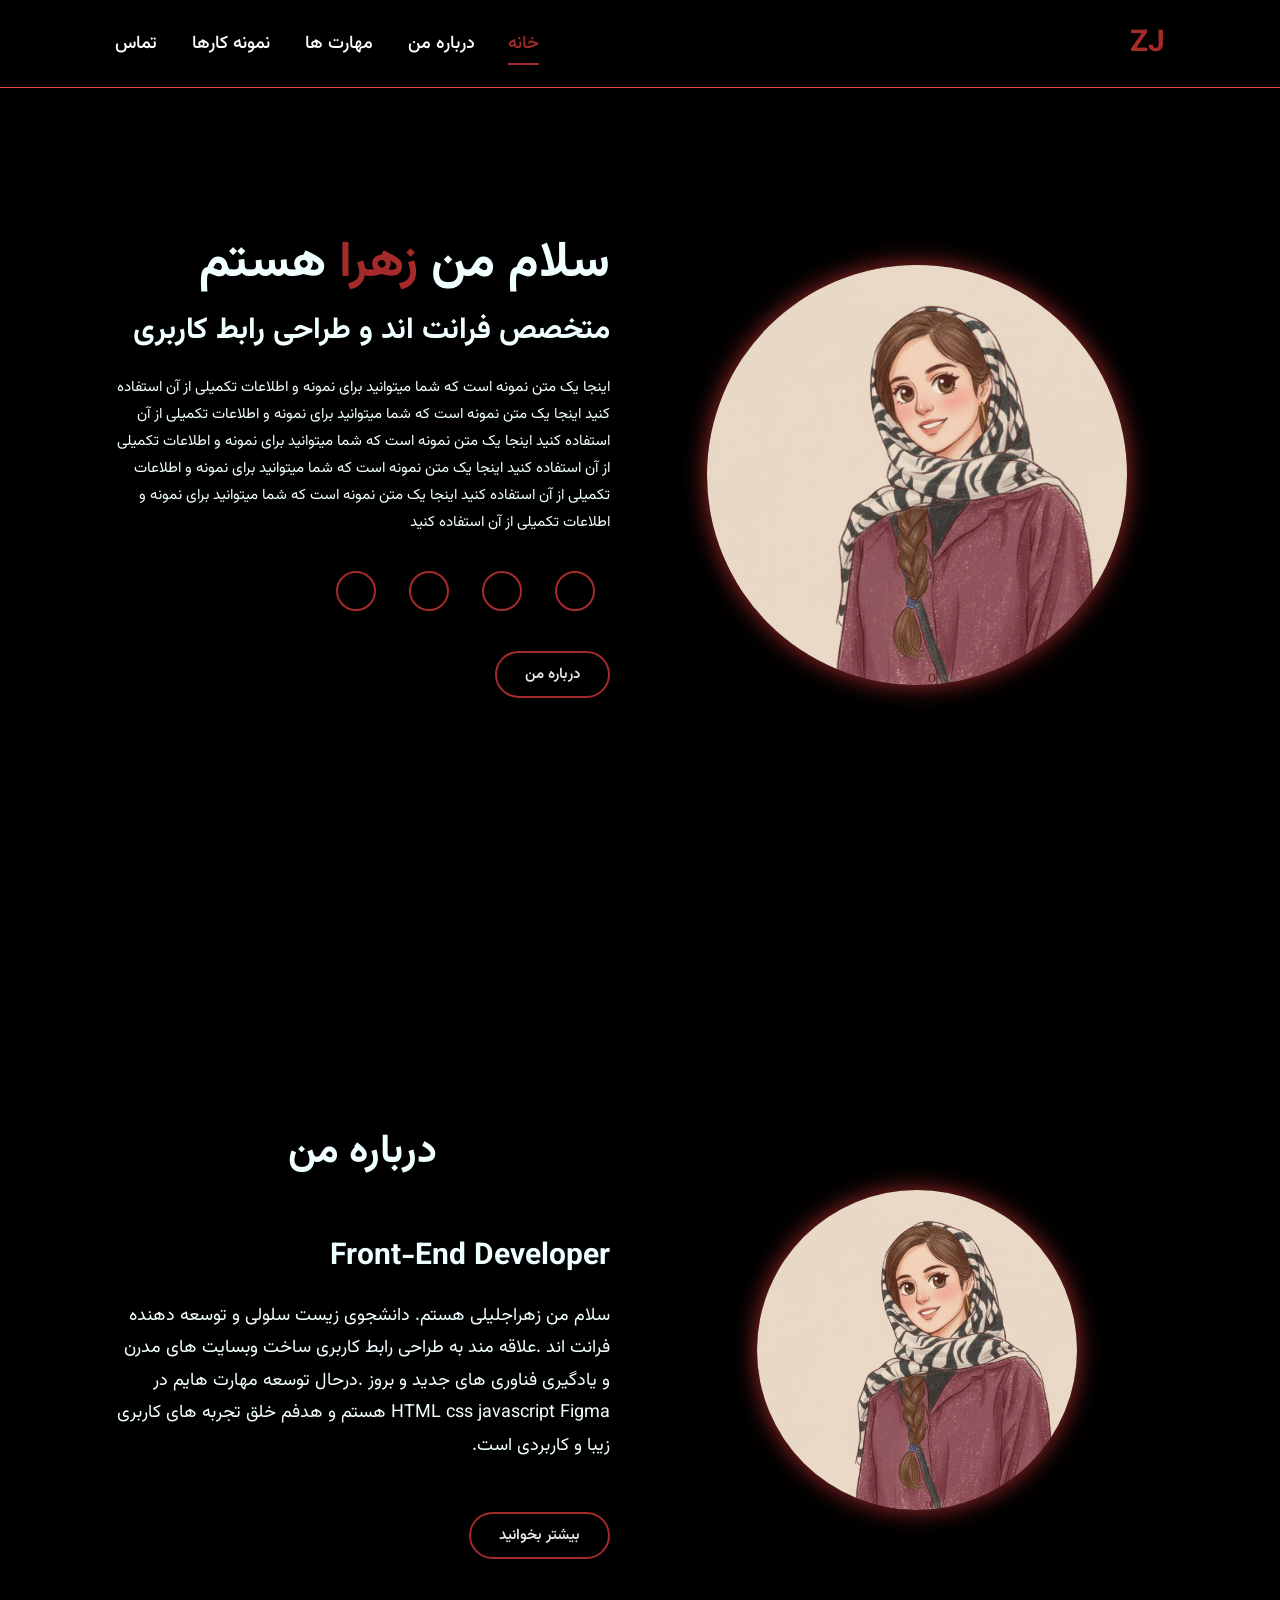
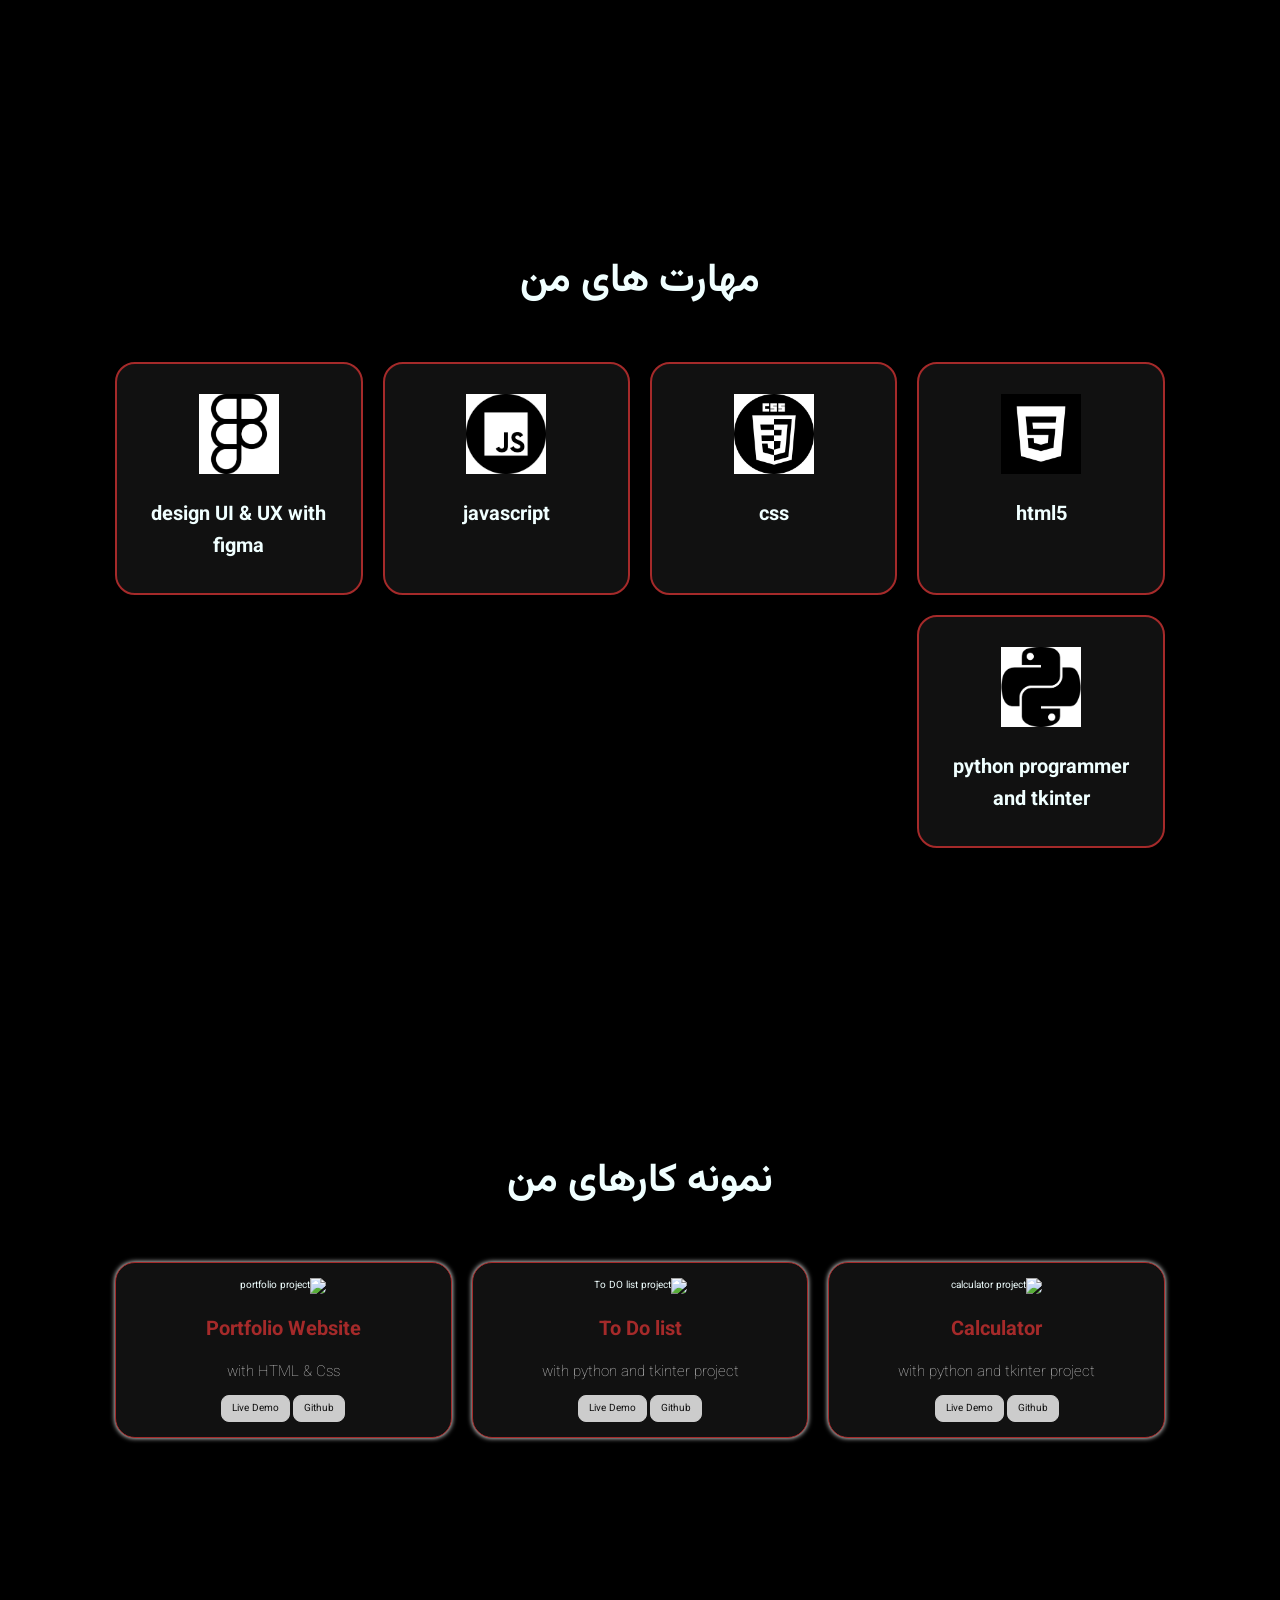
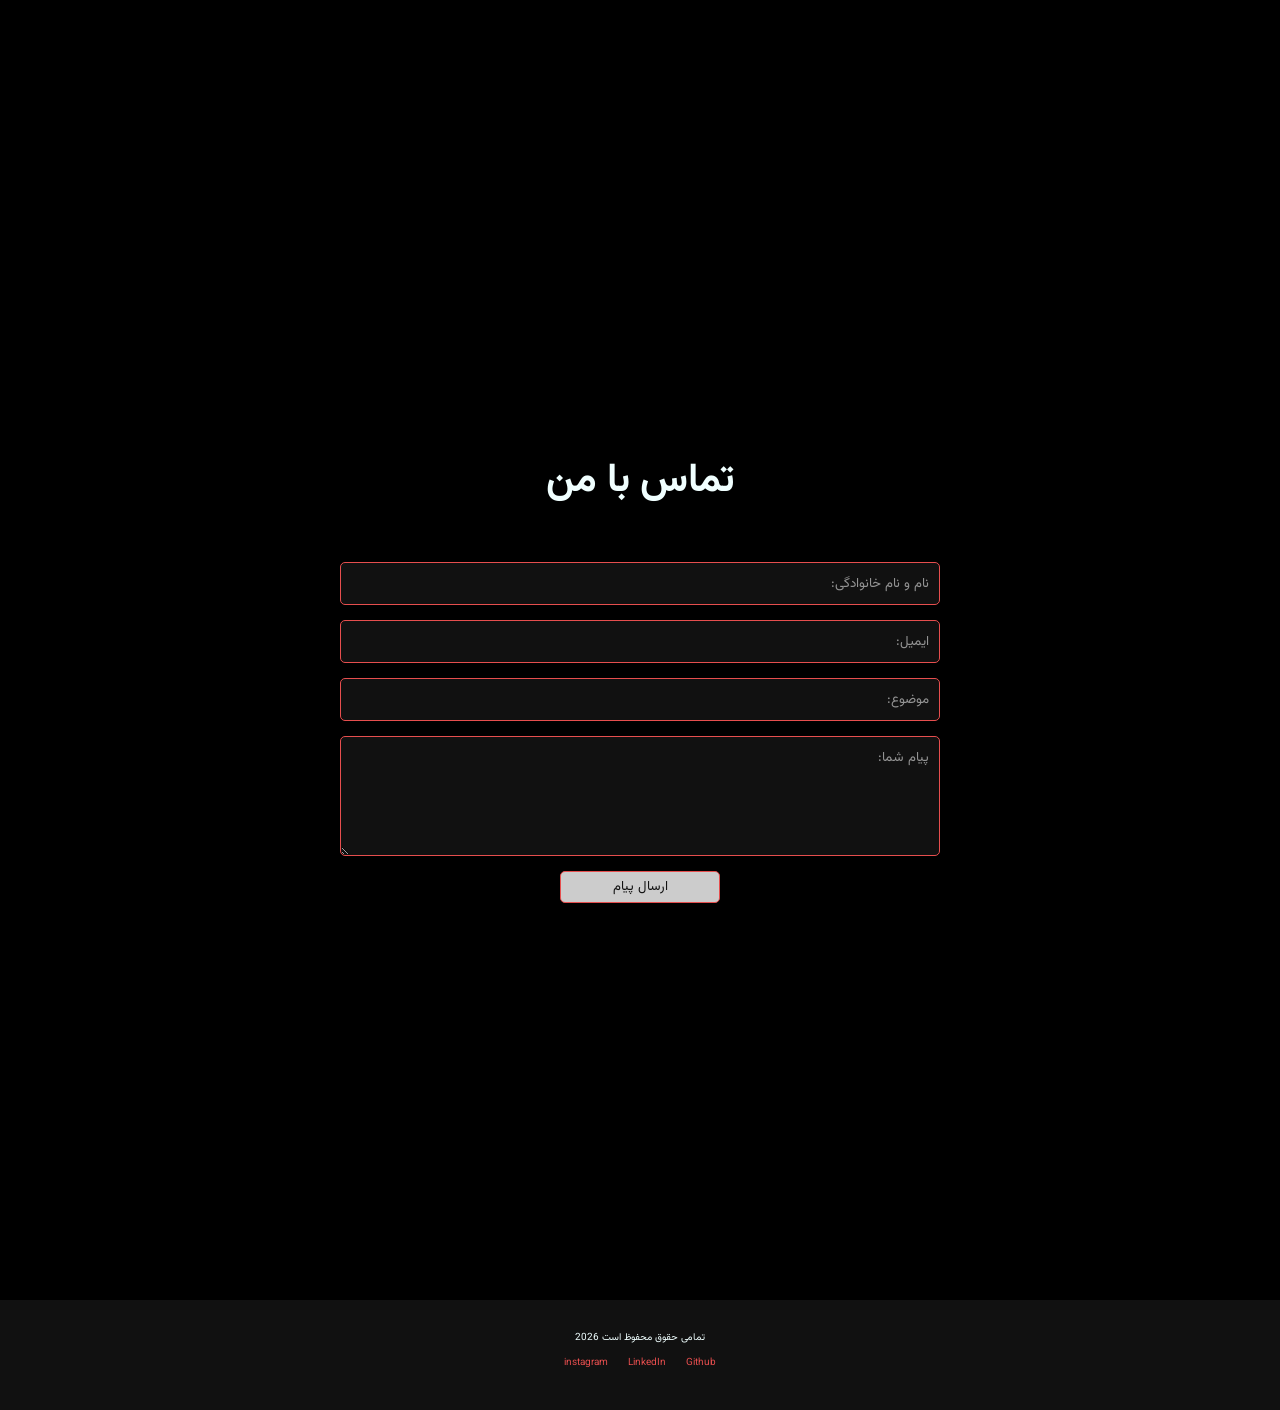
==== index.html @ 903e4590 "Add files via upload" ====
<!DOCTYPE html>
<html lang="fa" dir="rtl">
<head>
    <meta charset="UTF-8">
    <meta name="viewport" content="width=device-width, initial-scale=1.0">
    <title>زهراجلیلی-Front-End Developer</title>
    <link rel="stylesheet" href="assets/css/style.css">
      <link rel="stylesheet" href="https://cdnjs.cloudflare.com/ajax/libs/font-awesome/7.0.1/css/all.min.css">
</head>
<body>
    <header>
        <a href="#" class="logo">ZJ</a>

        <nav class="navbar">
            <a href="#" class="active">خانه<i class="fa-solid fa-house"></i></a>
            <a href="#about">درباره من
                <i class="fa-solid fa-user"></i>
            </a>
            <a href="#skills">مهارت ها
                <i class="fa-solid fa-code"></i>
            </a>
            <a href="portfolio">نمونه کارها
                <i class="fa-solid fa-briefcase"></i>
            </a>
            <a href="contact">تماس 
                <i class="fa-solid fa-envelope"></i>
            </a>
        </nav>

    </header>
    <section class="home ">
        <div class="home-img">
            <img src="assets/img/IMG_20251001_063413_167.jpg" alt="تصویر شخص ">
        
        </div>

        <div class="home-content">
            <h1>
                سلام من <span>زهرا </span> هستم
            </h1>
            <h3>
                متخصص فرانت اند و طراحی رابط کاربری 
            </h3>
            <p>
                اینجا یک متن نمونه است که شما میتوانید برای نمونه و اطلاعات تکمیلی از آن استفاده کنید 
                
                اینجا یک متن نمونه است که شما میتوانید برای نمونه و اطلاعات تکمیلی از آن استفاده کنید 
                
                اینجا یک متن نمونه است که شما میتوانید برای نمونه و اطلاعات تکمیلی از آن استفاده کنید 
                
                اینجا یک متن نمونه است که شما میتوانید برای نمونه و اطلاعات تکمیلی از آن استفاده کنید 
                
                اینجا یک متن نمونه است که شما میتوانید برای نمونه و اطلاعات تکمیلی از آن استفاده کنید 
            </p>
            <div class="social-icons">
                                <a href="#"><i class="fa-brands fa-linkedin"></i> </a>
                                 <a href="#"><i class="fa-brands fa-x-twitter"></i> </a>
                                  <a href="#"><i class="fa-brands fa-instagram"></i> </a>
                                <a href="#"><i class="fa-brands fa-github"></i> </a>
        </div>
        <a href="#" class="btn">درباره من </a>
        </div>
    </section>

    <section class="about" id="about">

        <div class="about-img">
            <img src="assets/img/IMG_20251001_063413_167.jpg" alt="about me">
        </div>

        <div class="about-content">
            <h2 class="section-title">درباره من</h2>
            <h3> Front-End Developer</h3>

            <p>
               سلام من زهراجلیلی هستم. دانشجوی زیست سلولی و توسعه دهنده فرانت اند .علاقه مند به طراحی رابط کاربری ساخت وبسایت های مدرن و یادگیری فناوری های جدید و بروز .درحال توسعه مهارت هایم در HTML css javascript Figma هستم و هدفم خلق تجربه های کاربری زیبا و کاربردی است. 
            </p>

            <a href="#" class="btn">بیشتر بخوانید</a>
        </div>
    </section> 




    <section class="skills" id="skills">
        <h2 class="section-title">مهارت های من </h2>


        <div class="skills-container">
        <div class="skill-card">
            <img src="assets/img/html.png" alt="logo" class="img-html">
            <h3>html5</h3> 
        </div>

        <div class="skill-card">
             <img src="assets/img/css.png" alt="logo" class="img-css">
             <h3>css</h3>
        </div>

        <div class="skill-card">
             <img src="assets/img/js.png" alt="logo" class="img-js">
             <h3>javascript</h3>
        </div>

        <div class="skill-card">
             <img src="assets/img/figma.png" alt="logo" class="img-figma">
             <h3>design UI & UX with figma </h3>
        </div>

        <div class="skill-card">
             <img src="assets/img/python.png" alt="logo" class="img-py">
             <h3>python programmer and tkinter </h3>
        </div>
        </div>
    </section>
    <section class="portfolio" id="portfolio">
        <h2 class="section-title">نمونه کارهای من</h2>
        <div class="portfolio-container">
            <div class="portfolio-card">
                <img src="" alt="calculator project">
                <h3>Calculator</h3>
                <p>with python and tkinter project</p>
                <div class="portfolio-links">
                    <a href="#">Github</a>
                    <a href="#">Live Demo</a>
                </div>
            </div>

            <div class="portfolio-card">
                <img src="" alt="To DO list project">
                <h3>To Do list</h3>
                <p>with python and tkinter project</p>
                   <div class="portfolio-links">
                    <a href="#">Github</a>
                    <a href="#">Live Demo</a>
                </div>
            </div>

            <div class="portfolio-card">
                <img src="" alt="portfolio project">
                <h3>Portfolio Website</h3>
                <p>with HTML & Css </p>
                   <div class="portfolio-links">
                    <a href="#">Github</a>
                    <a href="#">Live Demo</a>
                </div>
            </div>
        </div>
    </section>
        <section class="contact" id="contact">
        <h2 class="section-title">تماس با من </h2>
        
        <form class="contact-form">
            <input type="text" placeholder="نام و نام خانوادگی:">
            <input type="email" placeholder="ایمیل:">
            <input type="text" placeholder="موضوع:">

            <textarea placeholder="پیام شما:"></textarea>
            <button type="submit">ارسال پیام </button>
        </form>
     

    </section>
    <footer class="footer">
        <p>تمامی حقوق محفوظ است  2026</p>

        <div class="footer-links">
            <a href="#">Github</a>
             <a href="#">LinkedIn</a>
              <a href="#">instagram</a>
        </div>
    </footer>
</body>
</html>
---- assets/css/style.css ----
@import url('https://fonts.googleapis.com/css2?family=Vazirmatn:wght@100..900&display=swap');

*{
    margin: 0;
    padding: 0;
    box-sizing: border-box;
    text-decoration: none;
    border: none;
    outline: none;
    font-family: "vazirmatn";
}

html{
    font-size: 62.5%;
}

header{
    position: fixed;
    top: 0;
    left: 0;
    width: 100%;
    padding: 2rem 9%;
    background: rgba(0,0,0,0.8);
    backdrop-filter: blur(10px);
    display: flex;
    justify-content: space-between;
    align-items: center;
    z-index: 100;
    border-bottom:  1px solid rgb(230, 78, 78);
}

.logo{
    font-size: 3rem;
    color: brown;
    font-weight: 700;
    cursor: pointer;
    transition: 0.3s ease;
}

.logo:hover{
    transform: scale(1.08) translateY(-5px);
}

.navbar a{
    color: white;
    font-size: 1.8rem;
    font-weight: 500;
    margin-right: 3rem;
    padding-bottom: 0.5rem;
    border-bottom: 2px solid transparent;
    transition: transform 0.3s ease;
}

.navbar a:hover,
.navbar a.active{
    color: brown;
    border-bottom: 2px solid brown;
}


body{
    overflow-x: hidden;
    background: black;
    color: azure;
    direction: rtl;
    text-align: right;
}

section{
    min-height: 100vh;
    padding: 5rem 9% 5rem ;
}

.home{
    display: flex;
    justify-content: space-between;
    align-items: center;
    gap: 6rem;
    min-height: 100vh;
    background-color: black;
    padding-top: 10rem;
}

.home-img{
    flex: 1;
    display: flex;
    justify-content: center;
}

.home-img img{
    width: 420px;
    max-width: 100%;
    border-radius: 50%;
    cursor: pointer;
    transition: 0.4s ease;
    box-shadow: 0 0 25px brown;
}



.home-img img:hover{
    transform: scale(1.05);
    box-shadow: 0 0 40px white;
}

.home-content{
    flex: 1;
    max-width: 600px;
 
}
.home-content h1{
    font-size: 5rem;
    font-weight: 700;
    line-height: 1.3;
    margin-bottom: 1rem;
    
}
.home-content span{
    color: brown;
}
.home-content h3{
    font-size: 3rem;
    font-weight: 700;
    margin-bottom: 2rem;
}
.home-content p{
     font-size: 1.5rem;
     margin-bottom: 2rem;
     line-height: 1.8;
    
}
.social-icons{
    text-align: right;
    margin-top: 2rem;
}

.social-icons a{
    display: inline-block;
    width: 4rem;
    height: 4rem;
    background-color: transparent;
    border: 0.2rem solid brown;
    font-size: 2rem;
    border-radius: 50%;
    margin: 1.5rem;
    transition: 0.3s ease;
    color: brown;
    line-height: 4rem;
    text-align: center;

}
.social-icons a:hover{
    transform: scale(1.3) translateY(-5px);
    background-color: #ccc;
    box-shadow: 0 0 25px #ccc;
    color: #111;

}
.btn{
    display: inline-block;
    width: max-content;
    margin: 2rem auto;
    padding: 1rem 2.8rem;
    background-color: black;
    border-radius: 4rem;
    font-size: 1.5rem;
    color: rgb(231, 230, 230);
    font-weight: 600;
    border: 2px solid brown;
    cursor: pointer;
    transition: 0.3s ease ;
}
.btn:hover{
    background-color: brown;
    border-radius: 6rem;
    transform: scale(1.05);
    font-weight: 600;
    color: antiquewhite;
    box-shadow: 0 0 25px;
}


.about{
    display: flex;
    justify-content: space-between;
    align-items: center;
    gap: 6rem;
    min-height: 100vh;
}

.about-img{
    flex: 1;
    display: flex;
    justify-content: center;
}

.about-img img{
    width: 320px;
    border-radius: 50%;
    box-shadow: 0 0 25px brown;
}

.about-content{
    flex: 1;
}



.about-content h3{
    font-size: 3rem;
    margin-bottom: 2rem;
}
.about-content p{
    font-size: 1.8rem;
    line-height: 1.8;
    margin-bottom: 3rem;
}



.section-title{
    font-size: 4rem;
    font-weight: 700;
    text-align: center;
    margin-bottom: 5rem;
}

.skills-container{
    display: grid;
    grid-template-columns: repeat(auto-fit,minmax(220px,1fr));
    gap: 2rem;
}

.skill-card{
    background: #111;
    border: 2px solid brown;
    border-radius: 20px;
    padding: 3rem;
    text-align: center;
    transition:
     transform 0.4s ease;
     box-shadow: 0.3s ease;
     border-color: 0.3s ease;
}

.skill-card img{

    width: 80px;
    margin-bottom: 2rem;
    transition: transform 0.3s ease;
}

.skill-card img:hover{
    transform: rotate(5deg) scale(1.1);
}




.skill-card h3{
    font-size: 2rem;
}

.skill-card:hover{
    transform: translateY(-15px) scale(1.03);
    box-shadow: 0 0 30px rgb(244, 235, 168);
    border-color: cornsilk;

}


.portfolio-container{
    display: grid;
    grid-template-columns: repeat(auto-fit,minmax(220px,1fr));
    gap: 2rem;
    align-items: center;
}

.portfolio-card{
    background-color: #111;
    padding: 1.5rem;
    border: 1px solid brown;
    border-radius: 20px;
    box-shadow: 0 0 5px white;
    text-align: center;
    transition: 0.4s ease;
   
}


.portfolio-card img{
    width: 100%;
    height: 180px;
    object-fit: cover;
    margin-bottom: 2rem;
    border-radius: 5px;

}


.portfolio-card h3 {
    font-size: 2rem;
    margin-bottom: 1.5rem;
    color: brown;
    font-weight: bold;
}

.portfolio-card p{
    font-size: 1.5rem;
    color: #ccc;
    line-height: 1.6;
    margin-bottom: 1rem;
    font-weight: 100;
}



.portfolio-card:hover{
     transform: translateY(-10px) scale(1.01);
    box-shadow: 0 0 20px #ccc;
}

.portfolio-card a{
    display: inline-block;
    text-decoration: none;
    color: #111;
    border: 1px solid #ccc ;
    border-radius: 8px;
    background-color: #ccc;
    text-align: center;
    padding: 0.5rem 1rem;
    transition: 0.3 ease;
}

.portfolio-card a:hover{
    background-color: #e64e4e;
    transform: translateY(-2px);
}

.contact-form{
    display: grid;
    grid-template-columns:repeat(2,1fr);
    gap: 1.5rem;
    max-width: 600px;
    width: 90%;
    margin: 0 auto;
}

.contact-form input{
    background-color: #111;
    border: 1px solid #e64e4e;
    color: #ccc;
    padding: 1rem;
    border-radius: 0.5rem;
    
}

.contact-form textarea{
     background-color: #111;
    border: 1px solid #e64e4e;
    color: #ccc;
    padding: 1rem;
    border-radius: 0.5rem;
    height: 120px;
}

.contact-form button{
     background-color: #ccc;
    border: 1px solid #e64e4e;
    color: #111;
    padding: 1rem;
    border-radius: 0.5rem;
    line-height: 1rem;
    cursor: pointer;
    transition: 0.3s ease;
}



.contact-form button:hover{
    transform: scale(1.03);
    background-color: #e64e4e;
    border-color: #ccc;
    box-shadow: 2px #ccc;
}

.contact-form input{
    width: 100%;
    grid-column: 1/3;
    
    
}


.contact-form input:nth-of-type(3){
    grid-column: 1/3;
       width: 100%;
       justify-self: center;
}

.contact-form textarea{
    grid-column: 1/3;
    width: 100%;
    justify-self: center;
}
.contact-form button{
    grid-column: 1/3;
    width: 160px;
    justify-self: center;
}
.contact-form input::placeholder,
.contact-form textarea::placeholder{
    color: #ccc;
    opacity: 0.7;
}
.contact-form input:focus,
.contact-form textarea:focus{
    outline: none;
    border-color: #e64e4e;
    box-shadow: 0 0 10px rgba(230,78,78,0.4);
}

.footer{
    background-color: #111;
    backdrop-filter: blur(10px);
    padding: 3rem;
    display: flex;
    flex-direction: column;
    align-items: center;
}

.footer-links{
    display: flex;
    justify-content: center;
}
.footer-links a{
    color: #e64e4e;
    padding: 1rem;
    cursor: pointer;
    transition: 0.2s ease;

}
.footer-links a:hover{
    color: #ccc;
    transform: translateY(-3px);
}


@media (max-width:768px){
    header{
        padding: 1rem 2rem;
        flex-wrap: wrap;
    }
    .navbar{
        display: flex;
        flex-wrap: wrap;
        justify-content: center;
        align-items: center;
        width: 100%;
        margin-top: 1rem;
        gap: 0.5rem;
        
    }
    .navbar a{
        font-size: 1.4rem;
        margin-right: 0.1rem;
        padding-bottom: 0.3rem;
    }
    .logo{
        font-size: 2.5rem;
    }
    .home{
        flex-direction: column;
        text-align: center;
        gap: 4rem;
        padding: 12rem 2rem 5rem;
    }
    .home-content{
        width: 100%;
        max-width: 100%;
    }
    .home-content h1{
        font-size: 4rem;
    }
    
    .home-content p{
        font-size: 1.6rem;
        line-height: 2;
    }
    .social-icons{
        text-align: center;
    }
    .social-icons a{
        margin: 0.7rem;
    }
    .home-img{
        width: 70%;
        max-width: 300px;
    }
    .about{
        padding: 6rem 2rem;
        display: flex;
        flex-direction: column;
        align-items: center;
        text-align: center;
        gap: 4rem;
    }
    .about-content{
        width: 100%;
    }
  
    .about-content h3{
        font-size: 2.5rem;
    }
    .about-content p{
        font-size: 1.6rem;
        line-height: 2;
    }
    .about-img{
        width: 280px;
        max-width: 80%;
    }



    .contact-form{
        grid-template-columns: 1fr;
        width: 90%;
        max-width: 500px;
        gap: 1.2rem;
    }
    .contact-form input,
    .contact-form textarea{
        width: 100%;
        grid-column: 1;
    }
    .contact-form input:nth-last-of-type(3),
    .contact-form textarea{
        grid-column: 1;
    }
    .contact-form button{
        width: 160px;
        grid-column: 1;
    }
    .section-title{
        font-size: 3rem;
    }
    .footer{
        padding: 3rem 2rem;
    }

    .footer-links{
        display: flex;
        flex-direction: row;
        justify-content: center;
        flex-wrap: wrap;
        gap: 1rem;
    }
    .footer-links a{
        padding: 0.8rem;
    }
    
}
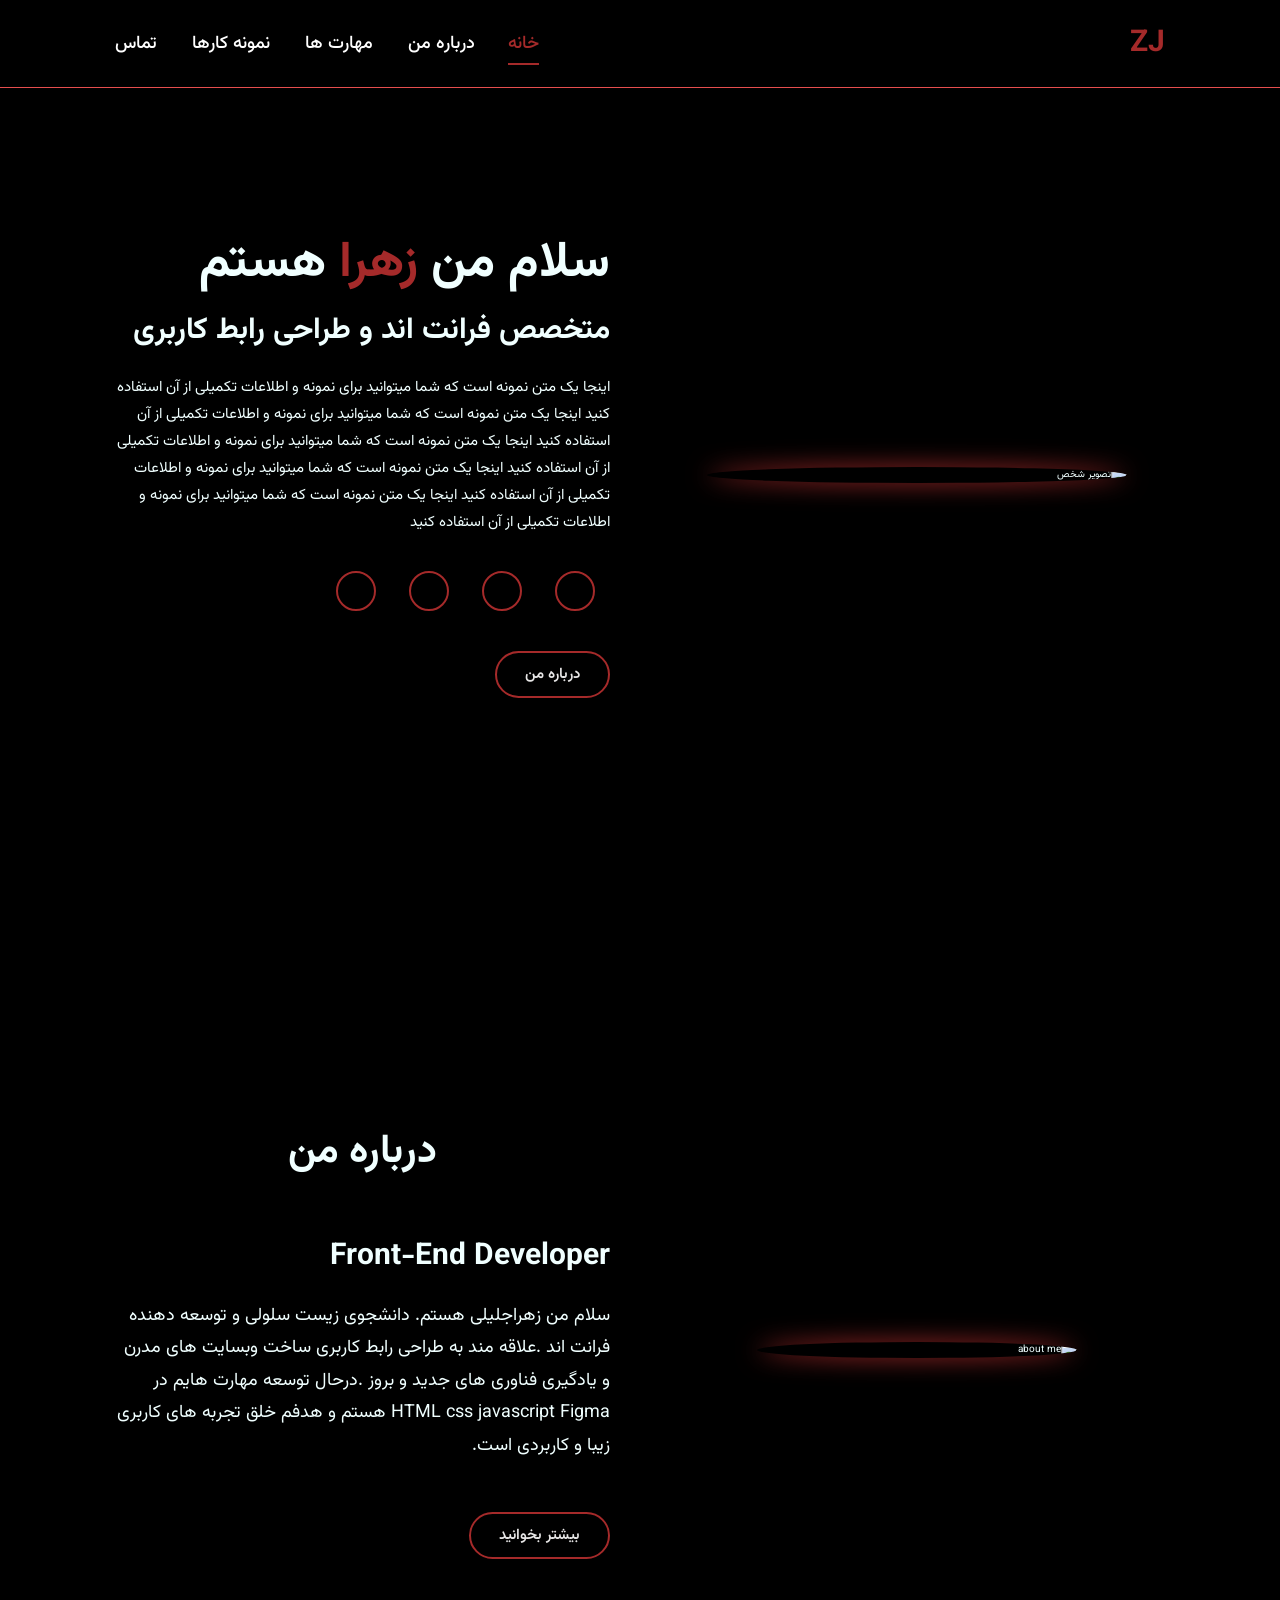
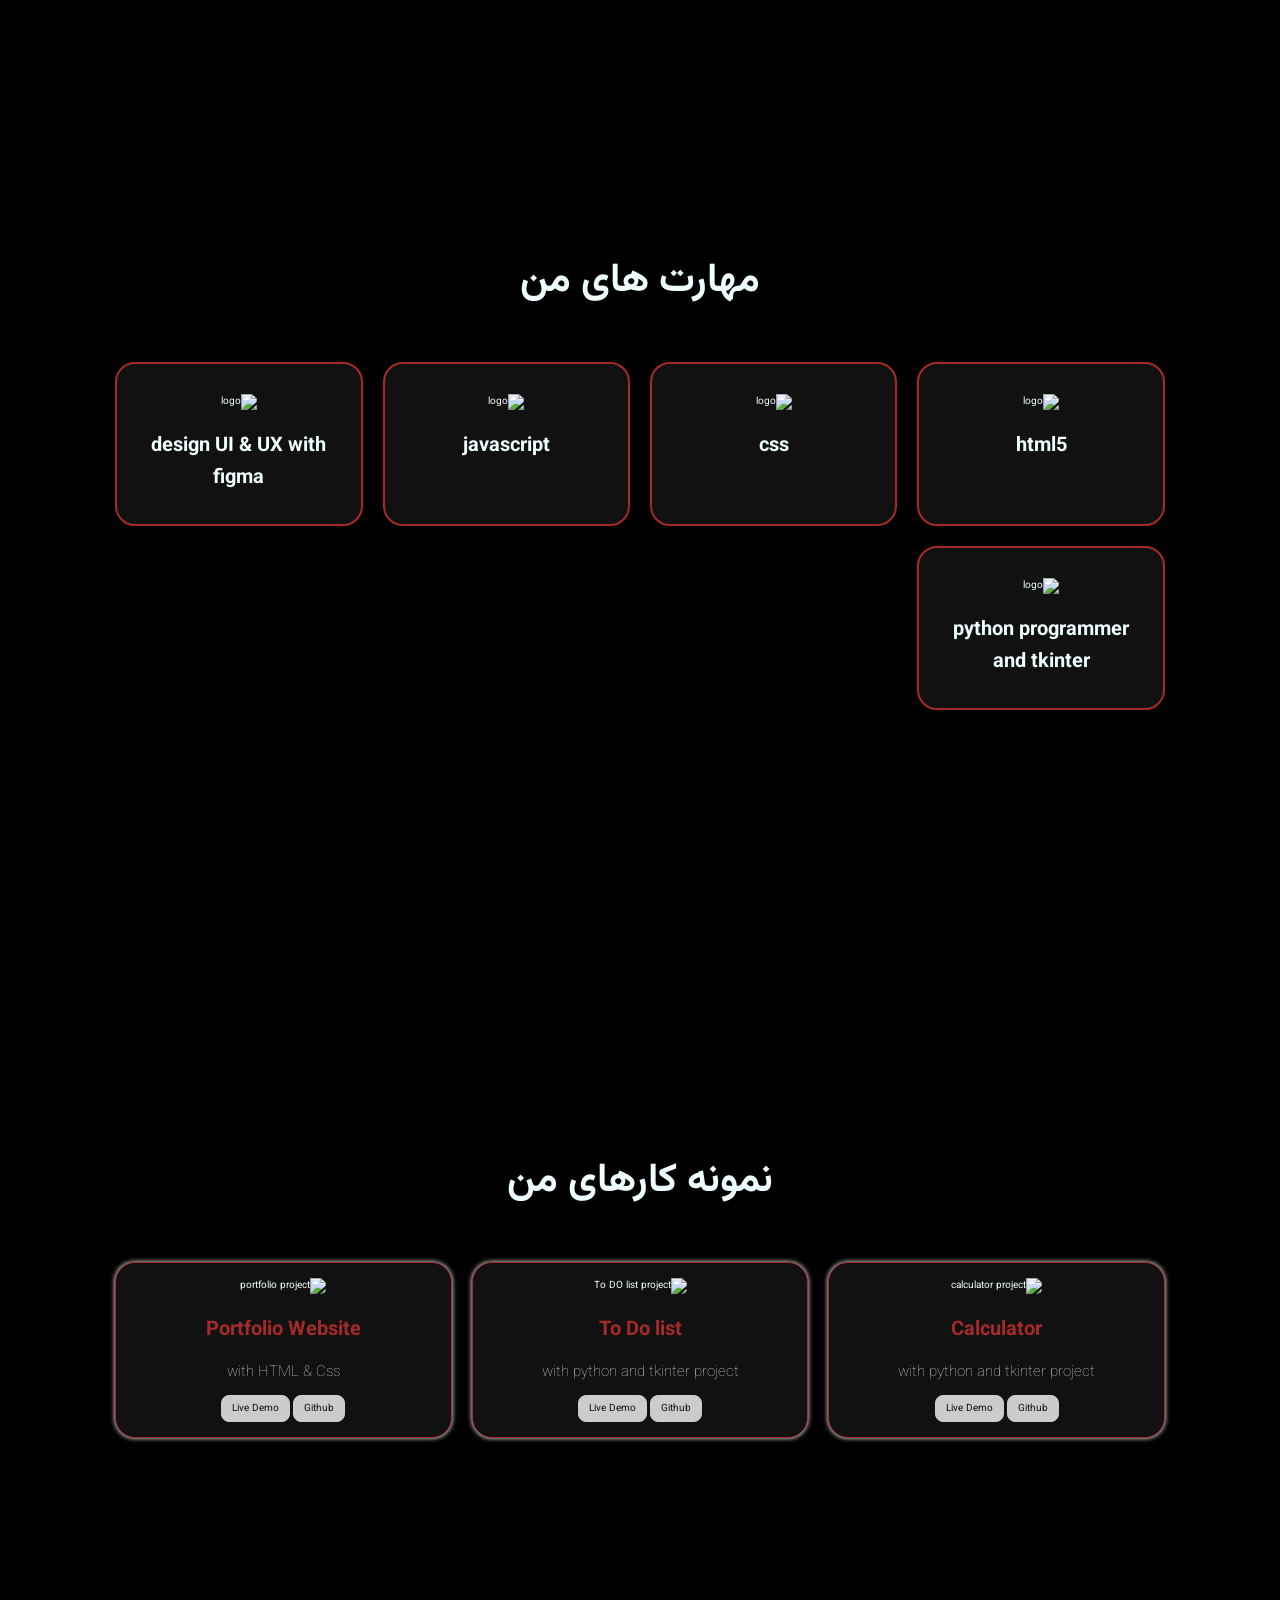
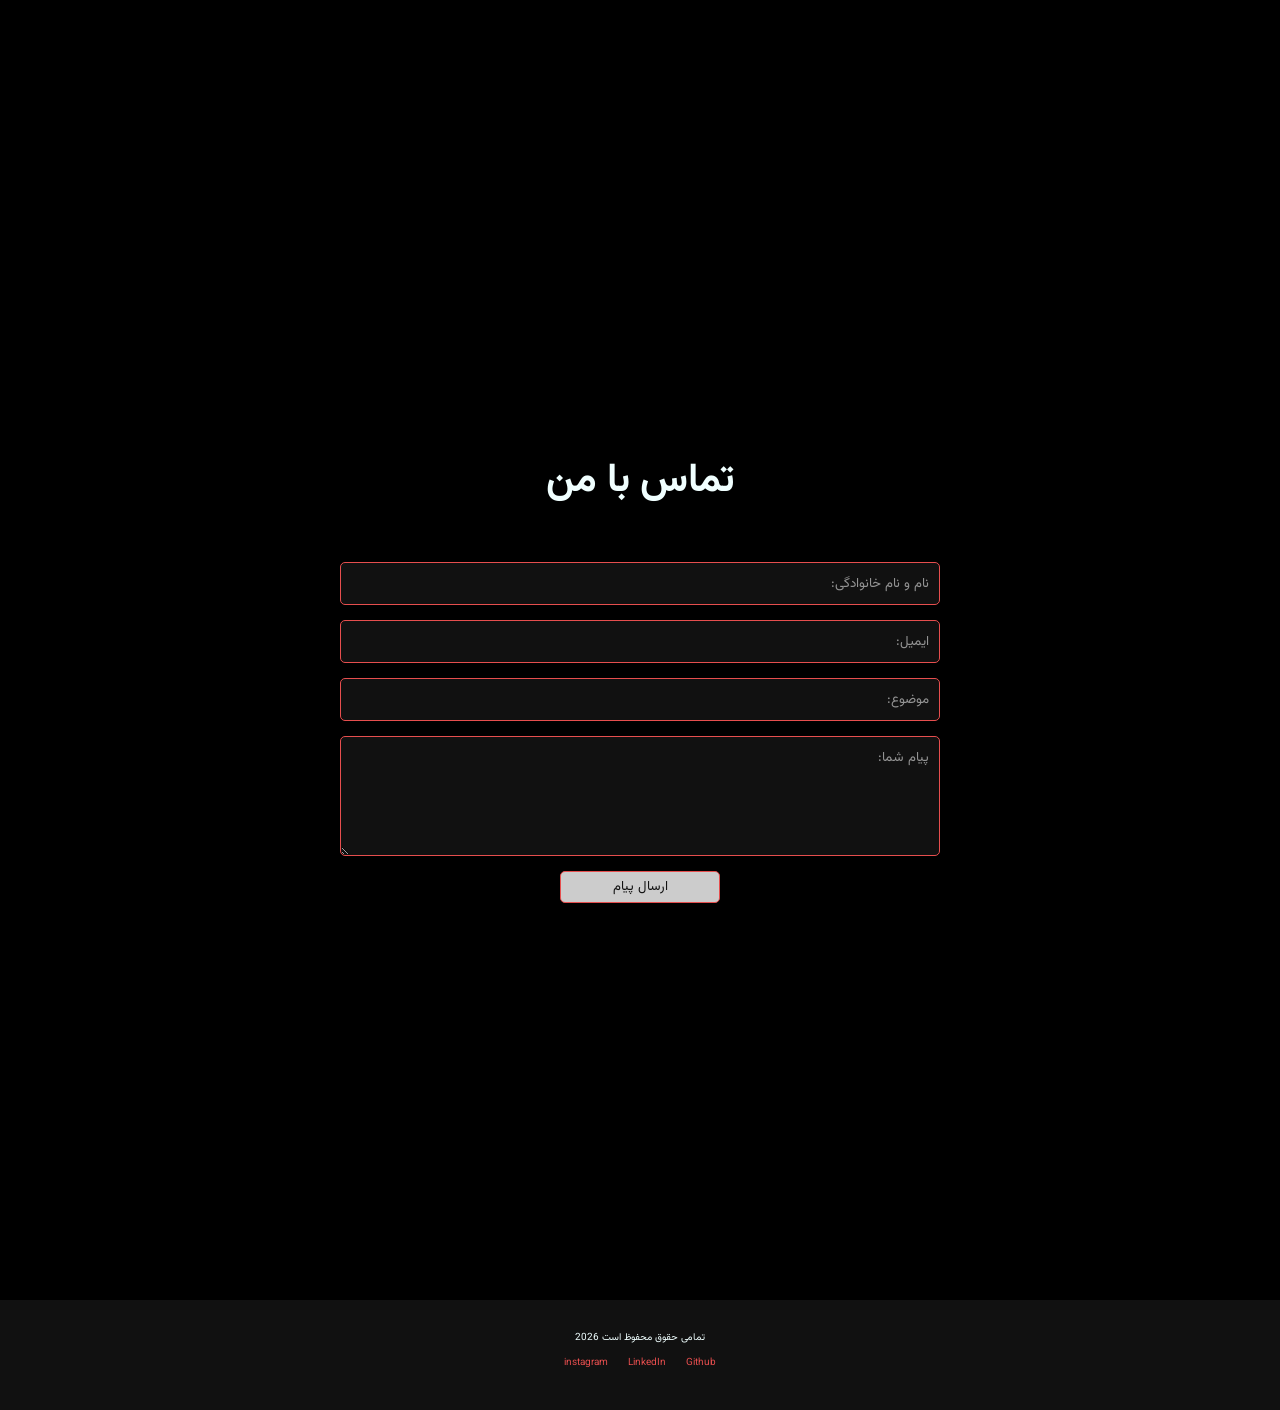
==== commit 6f485f78: "Update index.html" ====
--- a/index.html
+++ b/index.html
@@ -4,7 +4,7 @@
     <meta charset="UTF-8">
     <meta name="viewport" content="width=device-width, initial-scale=1.0">
     <title>زهراجلیلی-Front-End Developer</title>
-    <link rel="stylesheet" href="assets/css/style.css">
+    <link rel="stylesheet" href="style.css">
       <link rel="stylesheet" href="https://cdnjs.cloudflare.com/ajax/libs/font-awesome/7.0.1/css/all.min.css">
 </head>
 <body>
@@ -172,4 +172,4 @@
         </div>
     </footer>
 </body>
-</html>+</html>
--- a/style.css
+++ b/style.css
@@ -0,0 +1,565 @@
+
+@import url('https://fonts.googleapis.com/css2?family=Vazirmatn:wght@100..900&display=swap');
+
+*{
+    margin: 0;
+    padding: 0;
+    box-sizing: border-box;
+    text-decoration: none;
+    border: none;
+    outline: none;
+    font-family: "vazirmatn";
+}
+
+html{
+    font-size: 62.5%;
+}
+
+header{
+    position: fixed;
+    top: 0;
+    left: 0;
+    width: 100%;
+    padding: 2rem 9%;
+    background: rgba(0,0,0,0.8);
+    backdrop-filter: blur(10px);
+    display: flex;
+    justify-content: space-between;
+    align-items: center;
+    z-index: 100;
+    border-bottom:  1px solid rgb(230, 78, 78);
+}
+
+.logo{
+    font-size: 3rem;
+    color: brown;
+    font-weight: 700;
+    cursor: pointer;
+    transition: 0.3s ease;
+}
+
+.logo:hover{
+    transform: scale(1.08) translateY(-5px);
+}
+
+.navbar a{
+    color: white;
+    font-size: 1.8rem;
+    font-weight: 500;
+    margin-right: 3rem;
+    padding-bottom: 0.5rem;
+    border-bottom: 2px solid transparent;
+    transition: transform 0.3s ease;
+}
+
+.navbar a:hover,
+.navbar a.active{
+    color: brown;
+    border-bottom: 2px solid brown;
+}
+
+
+body{
+    overflow-x: hidden;
+    background: black;
+    color: azure;
+    direction: rtl;
+    text-align: right;
+}
+
+section{
+    min-height: 100vh;
+    padding: 5rem 9% 5rem ;
+}
+
+.home{
+    display: flex;
+    justify-content: space-between;
+    align-items: center;
+    gap: 6rem;
+    min-height: 100vh;
+    background-color: black;
+    padding-top: 10rem;
+}
+
+.home-img{
+    flex: 1;
+    display: flex;
+    justify-content: center;
+}
+
+.home-img img{
+    width: 420px;
+    max-width: 100%;
+    border-radius: 50%;
+    cursor: pointer;
+    transition: 0.4s ease;
+    box-shadow: 0 0 25px brown;
+}
+
+
+
+.home-img img:hover{
+    transform: scale(1.05);
+    box-shadow: 0 0 40px white;
+}
+
+.home-content{
+    flex: 1;
+    max-width: 600px;
+ 
+}
+.home-content h1{
+    font-size: 5rem;
+    font-weight: 700;
+    line-height: 1.3;
+    margin-bottom: 1rem;
+    
+}
+.home-content span{
+    color: brown;
+}
+.home-content h3{
+    font-size: 3rem;
+    font-weight: 700;
+    margin-bottom: 2rem;
+}
+.home-content p{
+     font-size: 1.5rem;
+     margin-bottom: 2rem;
+     line-height: 1.8;
+    
+}
+.social-icons{
+    text-align: right;
+    margin-top: 2rem;
+}
+
+.social-icons a{
+    display: inline-block;
+    width: 4rem;
+    height: 4rem;
+    background-color: transparent;
+    border: 0.2rem solid brown;
+    font-size: 2rem;
+    border-radius: 50%;
+    margin: 1.5rem;
+    transition: 0.3s ease;
+    color: brown;
+    line-height: 4rem;
+    text-align: center;
+
+}
+.social-icons a:hover{
+    transform: scale(1.3) translateY(-5px);
+    background-color: #ccc;
+    box-shadow: 0 0 25px #ccc;
+    color: #111;
+
+}
+.btn{
+    display: inline-block;
+    width: max-content;
+    margin: 2rem auto;
+    padding: 1rem 2.8rem;
+    background-color: black;
+    border-radius: 4rem;
+    font-size: 1.5rem;
+    color: rgb(231, 230, 230);
+    font-weight: 600;
+    border: 2px solid brown;
+    cursor: pointer;
+    transition: 0.3s ease ;
+}
+.btn:hover{
+    background-color: brown;
+    border-radius: 6rem;
+    transform: scale(1.05);
+    font-weight: 600;
+    color: antiquewhite;
+    box-shadow: 0 0 25px;
+}
+
+
+.about{
+    display: flex;
+    justify-content: space-between;
+    align-items: center;
+    gap: 6rem;
+    min-height: 100vh;
+}
+
+.about-img{
+    flex: 1;
+    display: flex;
+    justify-content: center;
+}
+
+.about-img img{
+    width: 320px;
+    border-radius: 50%;
+    box-shadow: 0 0 25px brown;
+}
+
+.about-content{
+    flex: 1;
+}
+
+
+
+.about-content h3{
+    font-size: 3rem;
+    margin-bottom: 2rem;
+}
+.about-content p{
+    font-size: 1.8rem;
+    line-height: 1.8;
+    margin-bottom: 3rem;
+}
+
+
+
+.section-title{
+    font-size: 4rem;
+    font-weight: 700;
+    text-align: center;
+    margin-bottom: 5rem;
+}
+
+.skills-container{
+    display: grid;
+    grid-template-columns: repeat(auto-fit,minmax(220px,1fr));
+    gap: 2rem;
+}
+
+.skill-card{
+    background: #111;
+    border: 2px solid brown;
+    border-radius: 20px;
+    padding: 3rem;
+    text-align: center;
+    transition:
+     transform 0.4s ease;
+     box-shadow: 0.3s ease;
+     border-color: 0.3s ease;
+}
+
+.skill-card img{
+
+    width: 80px;
+    margin-bottom: 2rem;
+    transition: transform 0.3s ease;
+}
+
+.skill-card img:hover{
+    transform: rotate(5deg) scale(1.1);
+}
+
+
+
+
+.skill-card h3{
+    font-size: 2rem;
+}
+
+.skill-card:hover{
+    transform: translateY(-15px) scale(1.03);
+    box-shadow: 0 0 30px rgb(244, 235, 168);
+    border-color: cornsilk;
+
+}
+
+
+.portfolio-container{
+    display: grid;
+    grid-template-columns: repeat(auto-fit,minmax(220px,1fr));
+    gap: 2rem;
+    align-items: center;
+}
+
+.portfolio-card{
+    background-color: #111;
+    padding: 1.5rem;
+    border: 1px solid brown;
+    border-radius: 20px;
+    box-shadow: 0 0 5px white;
+    text-align: center;
+    transition: 0.4s ease;
+   
+}
+
+
+.portfolio-card img{
+    width: 100%;
+    height: 180px;
+    object-fit: cover;
+    margin-bottom: 2rem;
+    border-radius: 5px;
+
+}
+
+
+.portfolio-card h3 {
+    font-size: 2rem;
+    margin-bottom: 1.5rem;
+    color: brown;
+    font-weight: bold;
+}
+
+.portfolio-card p{
+    font-size: 1.5rem;
+    color: #ccc;
+    line-height: 1.6;
+    margin-bottom: 1rem;
+    font-weight: 100;
+}
+
+
+
+.portfolio-card:hover{
+     transform: translateY(-10px) scale(1.01);
+    box-shadow: 0 0 20px #ccc;
+}
+
+.portfolio-card a{
+    display: inline-block;
+    text-decoration: none;
+    color: #111;
+    border: 1px solid #ccc ;
+    border-radius: 8px;
+    background-color: #ccc;
+    text-align: center;
+    padding: 0.5rem 1rem;
+    transition: 0.3 ease;
+}
+
+.portfolio-card a:hover{
+    background-color: #e64e4e;
+    transform: translateY(-2px);
+}
+
+.contact-form{
+    display: grid;
+    grid-template-columns:repeat(2,1fr);
+    gap: 1.5rem;
+    max-width: 600px;
+    width: 90%;
+    margin: 0 auto;
+}
+
+.contact-form input{
+    background-color: #111;
+    border: 1px solid #e64e4e;
+    color: #ccc;
+    padding: 1rem;
+    border-radius: 0.5rem;
+    
+}
+
+.contact-form textarea{
+     background-color: #111;
+    border: 1px solid #e64e4e;
+    color: #ccc;
+    padding: 1rem;
+    border-radius: 0.5rem;
+    height: 120px;
+}
+
+.contact-form button{
+     background-color: #ccc;
+    border: 1px solid #e64e4e;
+    color: #111;
+    padding: 1rem;
+    border-radius: 0.5rem;
+    line-height: 1rem;
+    cursor: pointer;
+    transition: 0.3s ease;
+}
+
+
+
+.contact-form button:hover{
+    transform: scale(1.03);
+    background-color: #e64e4e;
+    border-color: #ccc;
+    box-shadow: 2px #ccc;
+}
+
+.contact-form input{
+    width: 100%;
+    grid-column: 1/3;
+    
+    
+}
+
+
+.contact-form input:nth-of-type(3){
+    grid-column: 1/3;
+       width: 100%;
+       justify-self: center;
+}
+
+.contact-form textarea{
+    grid-column: 1/3;
+    width: 100%;
+    justify-self: center;
+}
+.contact-form button{
+    grid-column: 1/3;
+    width: 160px;
+    justify-self: center;
+}
+.contact-form input::placeholder,
+.contact-form textarea::placeholder{
+    color: #ccc;
+    opacity: 0.7;
+}
+.contact-form input:focus,
+.contact-form textarea:focus{
+    outline: none;
+    border-color: #e64e4e;
+    box-shadow: 0 0 10px rgba(230,78,78,0.4);
+}
+
+.footer{
+    background-color: #111;
+    backdrop-filter: blur(10px);
+    padding: 3rem;
+    display: flex;
+    flex-direction: column;
+    align-items: center;
+}
+
+.footer-links{
+    display: flex;
+    justify-content: center;
+}
+.footer-links a{
+    color: #e64e4e;
+    padding: 1rem;
+    cursor: pointer;
+    transition: 0.2s ease;
+
+}
+.footer-links a:hover{
+    color: #ccc;
+    transform: translateY(-3px);
+}
+
+
+@media (max-width:768px){
+    header{
+        padding: 1rem 2rem;
+        flex-wrap: wrap;
+    }
+    .navbar{
+        display: flex;
+        flex-wrap: wrap;
+        justify-content: center;
+        align-items: center;
+        width: 100%;
+        margin-top: 1rem;
+        gap: 0.5rem;
+        
+    }
+    .navbar a{
+        font-size: 1.4rem;
+        margin-right: 0.1rem;
+        padding-bottom: 0.3rem;
+    }
+    .logo{
+        font-size: 2.5rem;
+    }
+    .home{
+        flex-direction: column;
+        text-align: center;
+        gap: 4rem;
+        padding: 12rem 2rem 5rem;
+    }
+    .home-content{
+        width: 100%;
+        max-width: 100%;
+    }
+    .home-content h1{
+        font-size: 4rem;
+    }
+    
+    .home-content p{
+        font-size: 1.6rem;
+        line-height: 2;
+    }
+    .social-icons{
+        text-align: center;
+    }
+    .social-icons a{
+        margin: 0.7rem;
+    }
+    .home-img{
+        width: 70%;
+        max-width: 300px;
+    }
+    .about{
+        padding: 6rem 2rem;
+        display: flex;
+        flex-direction: column;
+        align-items: center;
+        text-align: center;
+        gap: 4rem;
+    }
+    .about-content{
+        width: 100%;
+    }
+  
+    .about-content h3{
+        font-size: 2.5rem;
+    }
+    .about-content p{
+        font-size: 1.6rem;
+        line-height: 2;
+    }
+    .about-img{
+        width: 280px;
+        max-width: 80%;
+    }
+
+
+
+    .contact-form{
+        grid-template-columns: 1fr;
+        width: 90%;
+        max-width: 500px;
+        gap: 1.2rem;
+    }
+    .contact-form input,
+    .contact-form textarea{
+        width: 100%;
+        grid-column: 1;
+    }
+    .contact-form input:nth-last-of-type(3),
+    .contact-form textarea{
+        grid-column: 1;
+    }
+    .contact-form button{
+        width: 160px;
+        grid-column: 1;
+    }
+    .section-title{
+        font-size: 3rem;
+    }
+    .footer{
+        padding: 3rem 2rem;
+    }
+
+    .footer-links{
+        display: flex;
+        flex-direction: row;
+        justify-content: center;
+        flex-wrap: wrap;
+        gap: 1rem;
+    }
+    .footer-links a{
+        padding: 0.8rem;
+    }
+    
+}
+
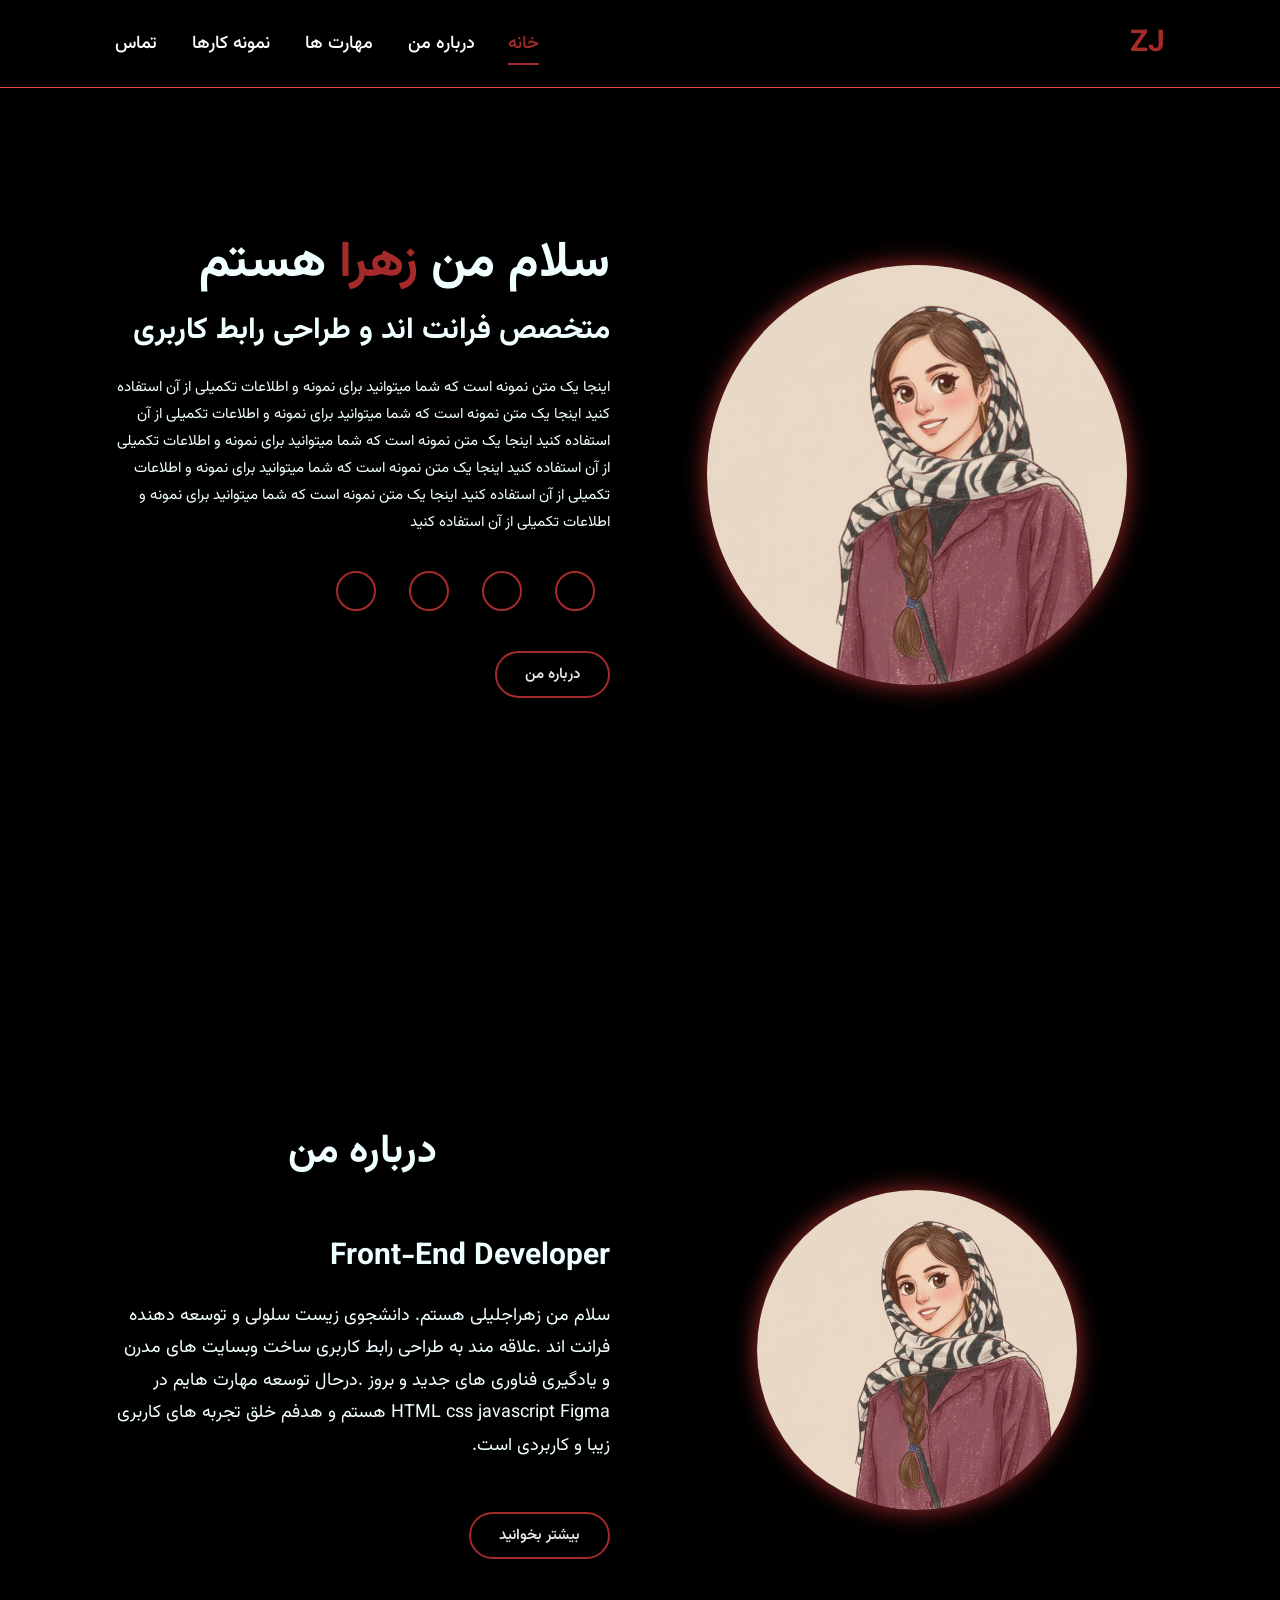
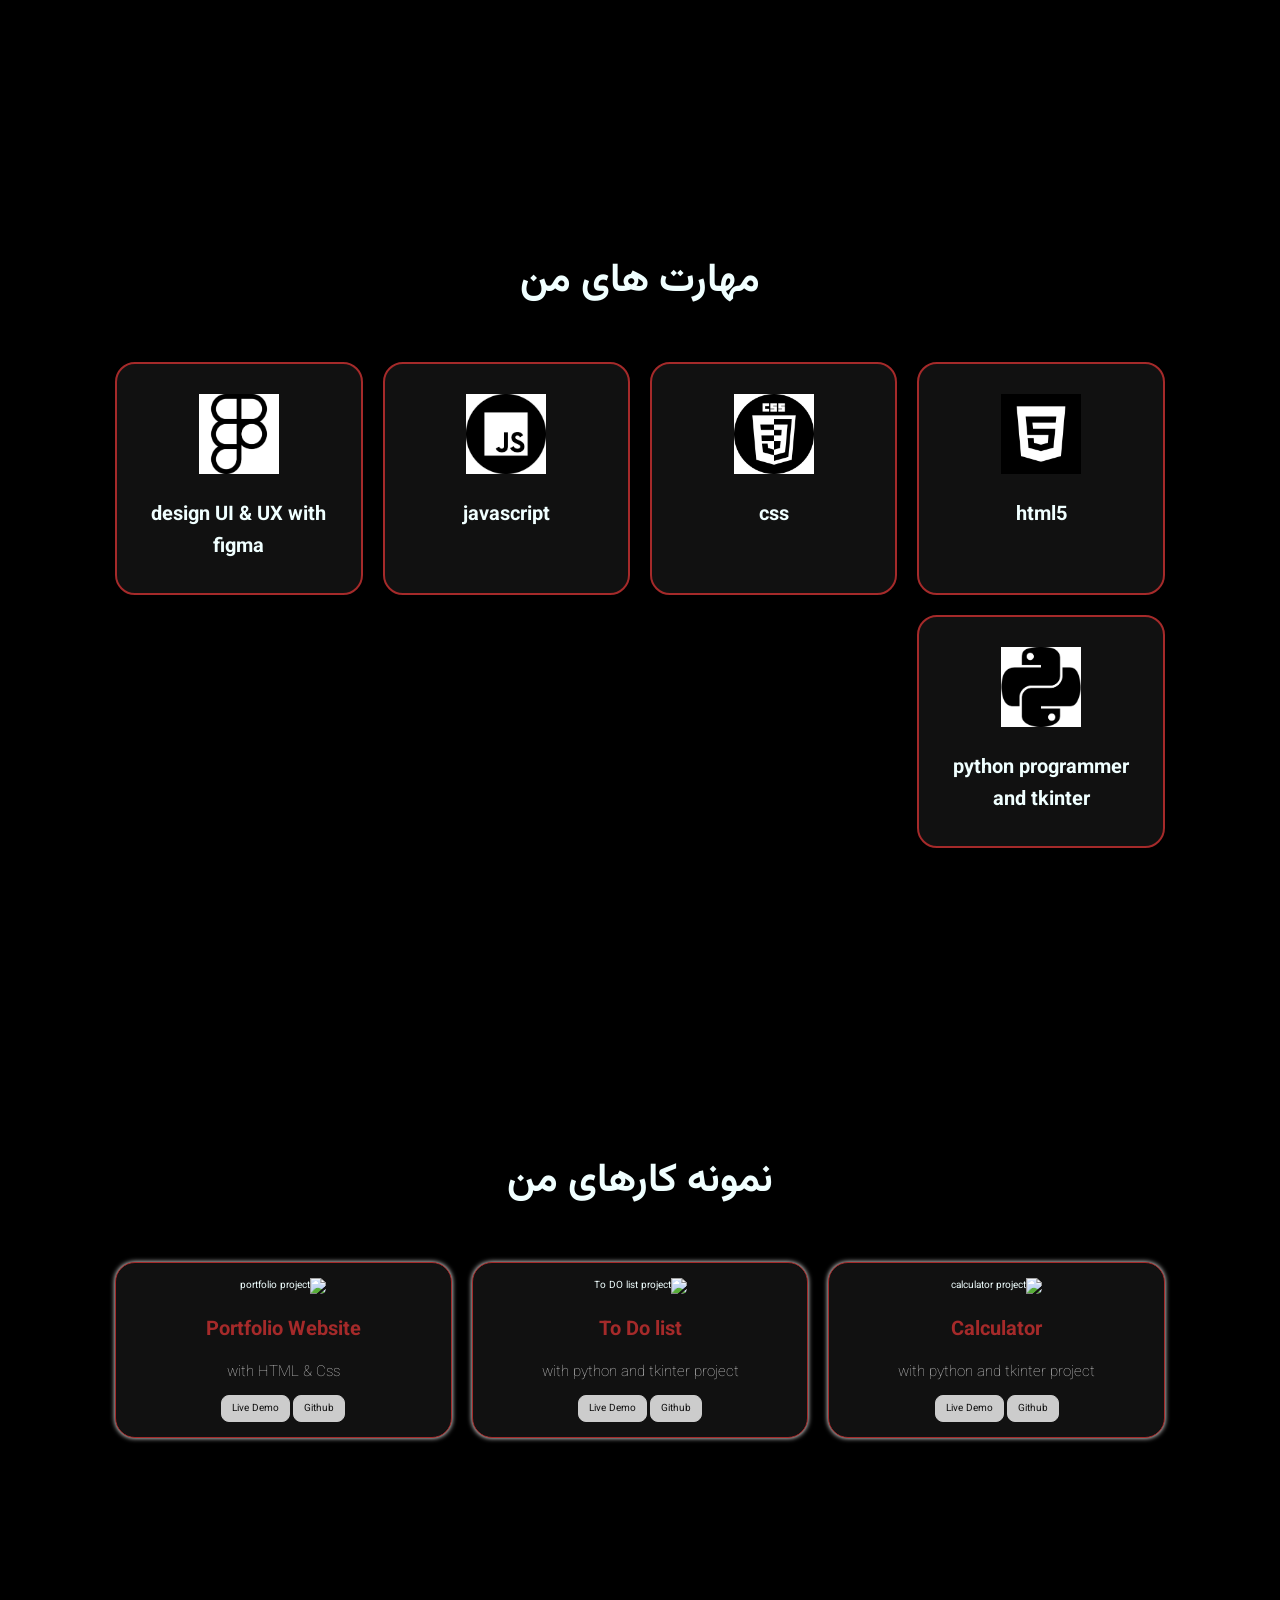
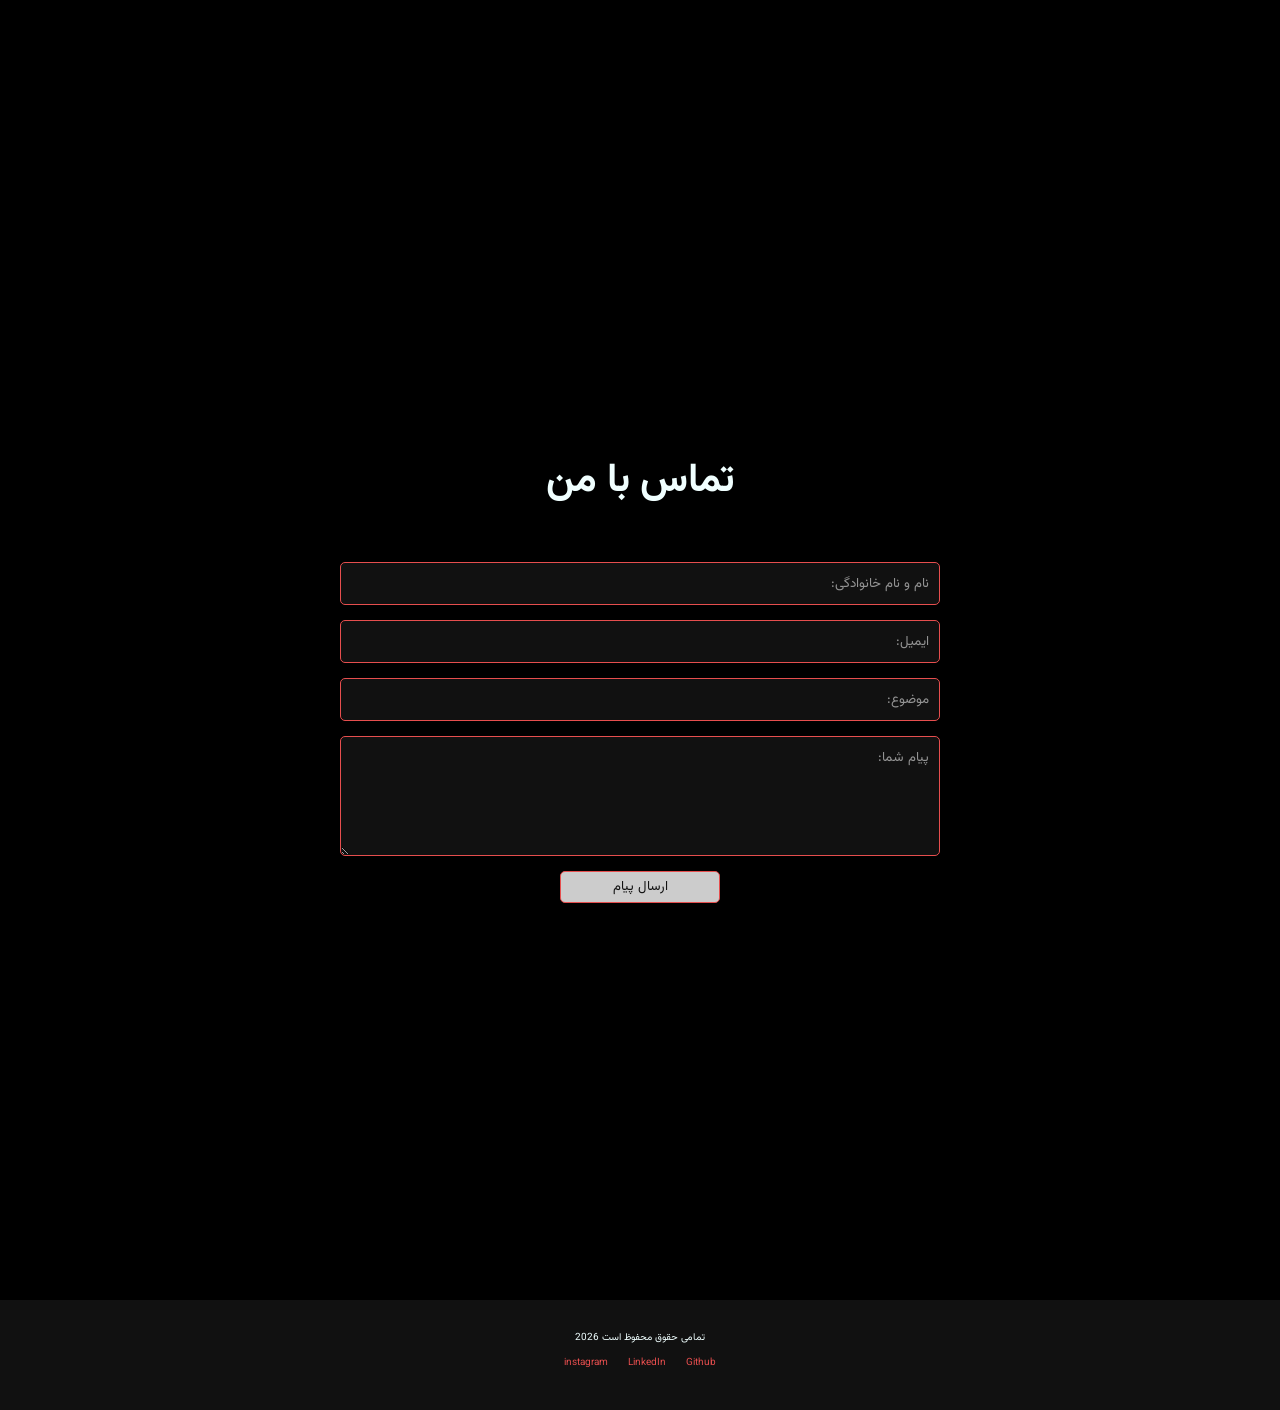
==== commit 7d3d9b28: "Update index.html" ====
--- a/index.html
+++ b/index.html
@@ -30,7 +30,7 @@
     </header>
     <section class="home ">
         <div class="home-img">
-            <img src="assets/img/IMG_20251001_063413_167.jpg" alt="تصویر شخص ">
+            <img src="img/IMG_20251001_063413_167.jpg" alt="تصویر شخص ">
         
         </div>
 
@@ -65,7 +65,7 @@
     <section class="about" id="about">
 
         <div class="about-img">
-            <img src="assets/img/IMG_20251001_063413_167.jpg" alt="about me">
+            <img src="img/IMG_20251001_063413_167.jpg" alt="about me">
         </div>
 
         <div class="about-content">
@@ -89,27 +89,27 @@
 
         <div class="skills-container">
         <div class="skill-card">
-            <img src="assets/img/html.png" alt="logo" class="img-html">
+            <img src="img/html.png" alt="logo" class="img-html">
             <h3>html5</h3> 
         </div>
 
         <div class="skill-card">
-             <img src="assets/img/css.png" alt="logo" class="img-css">
+             <img src="img/css.png" alt="logo" class="img-css">
              <h3>css</h3>
         </div>
 
         <div class="skill-card">
-             <img src="assets/img/js.png" alt="logo" class="img-js">
+             <img src="img/js.png" alt="logo" class="img-js">
              <h3>javascript</h3>
         </div>
 
         <div class="skill-card">
-             <img src="assets/img/figma.png" alt="logo" class="img-figma">
+             <img src="img/figma.png" alt="logo" class="img-figma">
              <h3>design UI & UX with figma </h3>
         </div>
 
         <div class="skill-card">
-             <img src="assets/img/python.png" alt="logo" class="img-py">
+             <img src="img/python.png" alt="logo" class="img-py">
              <h3>python programmer and tkinter </h3>
         </div>
         </div>
